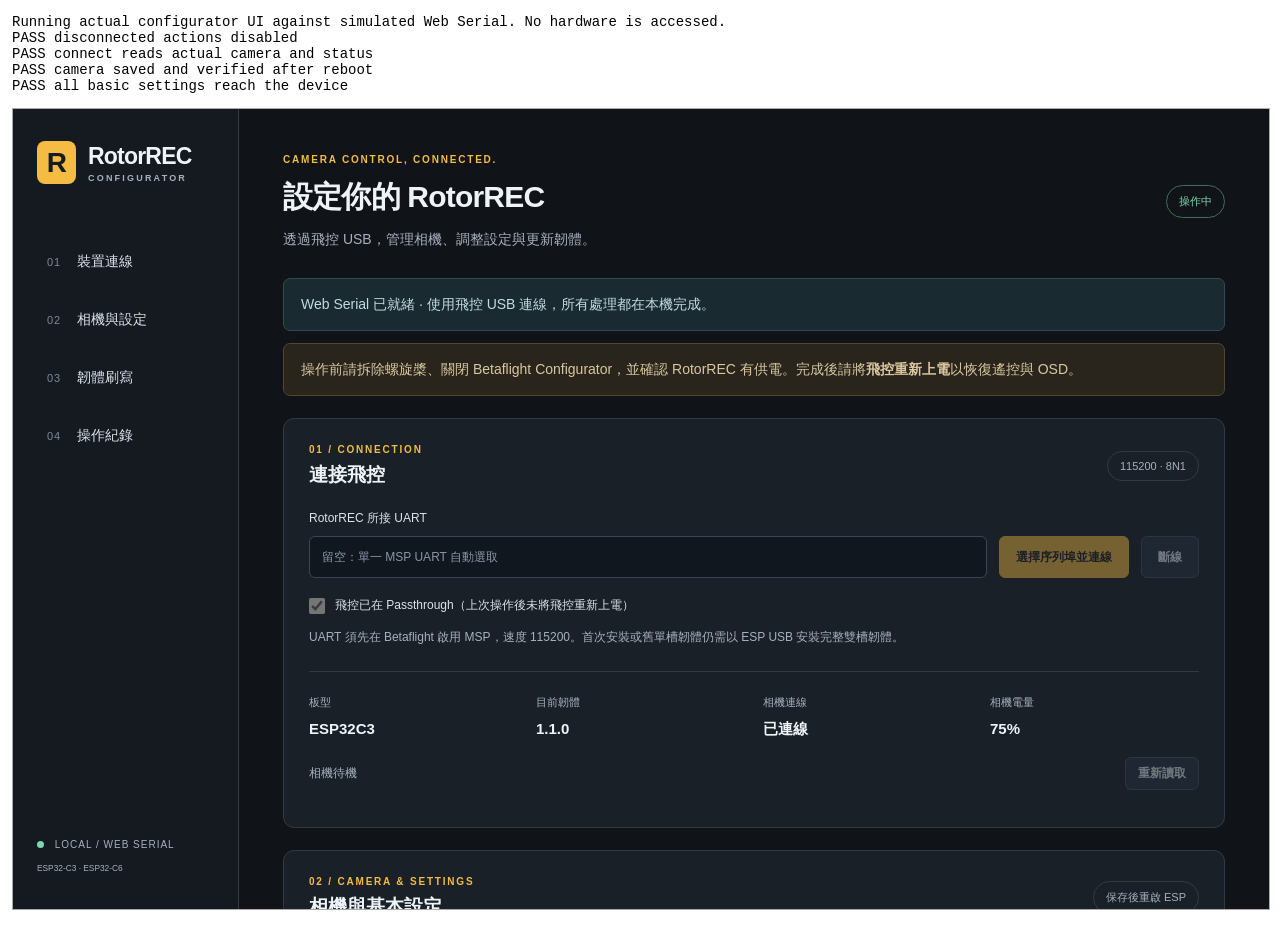
==== tests/web-configurator-ui.html @ 885c6a10 "Add Chrome configurator and harden passthrough workflows" ====
<!doctype html>
<meta charset="utf-8">
<title>RotorREC browser regression (simulated device)</title>
<style>body{margin:12px;font:14px monospace}pre{white-space:pre-wrap}iframe{width:100%;height:800px;border:1px solid #aaa}</style>
<pre id="results">Running actual configurator UI against simulated Web Serial. No hardware is accessed.</pre>
<iframe title="Configurator under test"></iframe>
<script type="module">
// Serve the repository root, then visit /tests/web-configurator-ui.html.
// Tests real app handlers and Web Serial streams; this does not simulate Flash/BLE hardware.
import { CMD, Parser, encode, u32, crc32, imageMetadata, encodeSettings } from '../tools/web-configurator/protocol.mjs';
const output = document.querySelector('#results');
const report = message => { output.textContent += '\n' + message; };
const check = (condition, message) => { if (!condition) throw Error(message); report('PASS ' + message); };
const sleep = ms => new Promise(resolve => setTimeout(resolve, ms));
async function until(predicate) {
  const end = performance.now() + 5000;
  while (!predicate()) { if (performance.now() >= end) throw Error('UI wait timed out'); await sleep(10); }
}
const image = new Uint8Array(1536), imageView = new DataView(image.buffer), utf8 = new TextEncoder();
image[0] = 0xe9; imageView.setUint16(12, 5, true); imageView.setUint32(32, 0xabcd5432, true);
image.set(utf8.encode('1.2.0-ui-test'), 48); image.set(utf8.encode('rotorrec_esp32c3'), 80); image.fill(0x35, 176, 208);
const metadata = await imageMetadata(image);
// ZIP_STORED fixture, independently assembled to exercise the app's file-input path.
function zipFile(entries) {
  const local = [], central = []; let offset = 0, directoryLength = 0;
  for (const [name, bytes] of entries) {
    const filename = utf8.encode(name), header = new Uint8Array(30 + filename.length), h = new DataView(header.buffer);
    h.setUint32(0, 0x04034b50, true); h.setUint16(4, 20, true); h.setUint32(14, crc32(bytes), true);
    h.setUint32(18, bytes.length, true); h.setUint32(22, bytes.length, true); h.setUint16(26, filename.length, true); header.set(filename, 30);
    const record = new Uint8Array(46 + filename.length), c = new DataView(record.buffer);
    c.setUint32(0, 0x02014b50, true); c.setUint16(4, 20, true); c.setUint16(6, 20, true); c.setUint32(16, crc32(bytes), true);
    c.setUint32(20, bytes.length, true); c.setUint32(24, bytes.length, true); c.setUint16(28, filename.length, true); c.setUint32(42, offset, true); record.set(filename, 46);
    local.push(header, bytes); central.push(record); offset += header.length + bytes.length; directoryLength += record.length;
  }
  const end = new Uint8Array(22), e = new DataView(end.buffer); e.setUint32(0, 0x06054b50, true);
  e.setUint16(8, entries.length, true); e.setUint16(10, entries.length, true); e.setUint32(12, directoryLength, true); e.setUint32(16, offset, true);
  return new File([...local, ...central, end], 'simulated-update.zip', { type: 'application/zip' });
}
const file = zipFile([['manifest.json', utf8.encode(JSON.stringify(metadata))], ['app.bin', image]]);
const state = { product: 'RotorREC', board: 'rotorrec_esp32c3', protocol: 1, layout: 1, capacity: 0x1f0000,
  version: '1.1.0', elf_sha256: 'old', pending_verify: 0, camera: 2, phase: 7, command_pending: 0,
  recording: 0, recording_valid: 1, saving: 0, battery: 75, battery_valid: 1, storage_error: 0,
  settings_raw: 0x01000050, saved_settings_raw: 0x01000050 };
const requests = [];
let selectedCamera = 2, offset = 0, committed = false, cancelled = false, deviceSession = 0, deviceSequence = -1, cancelOnData = false;
const port = {
  async open() {
    this.readable = new ReadableStream({ start: controller => { this.controller = controller; } });
    this.writable = new WritableStream({ write: wire => {
      const [packet] = new Parser().feed(wire); if (!packet) throw Error('Invalid host packet');
      requests.push(packet.command);
      if (packet.command === CMD.HELLO) { deviceSession = packet.session; deviceSequence = -1; }
      if (packet.session !== deviceSession || packet.sequence !== deviceSequence + 1) throw Error('Wrong session or sequence');
      deviceSequence = packet.sequence;
      const data = new DataView(packet.payload.buffer, packet.payload.byteOffset, packet.payload.byteLength);
      if (packet.command === CMD.CAMERA) selectedCamera = packet.payload[0];
      if (packet.command === CMD.SETTINGS) state.saved_settings_raw = data.getUint32(0, true);
      if (packet.command === CMD.BEGIN) { offset = 0; committed = false; cancelled = false; }
      if (packet.command === CMD.DATA) {
        if (data.getUint32(0, true) !== offset) throw Error('Wrong update offset'); offset += packet.payload.length - 4;
        if (cancelOnData) { cancelOnData = false; document.querySelector('iframe').contentDocument.getElementById('cancel').click(); }
      }
      if (packet.command === CMD.END) { if (offset !== image.length) throw Error('Incomplete update'); committed = true; }
      if (packet.command === CMD.ABORT) cancelled = true;
      const json = [CMD.HELLO, CMD.INFO].includes(packet.command) ? utf8.encode(JSON.stringify(state)) : new Uint8Array();
      const payload = new Uint8Array(4 + json.length); payload.set(json, 4);
      this.controller.enqueue(encode(packet.command | 0x80, packet.session, packet.sequence, payload));
      if (packet.command === CMD.REBOOT) {
        state.camera = selectedCamera; state.settings_raw = state.saved_settings_raw; deviceSession = 0;
        if (committed) { state.version = metadata.version; state.elf_sha256 = metadata.elf_sha256; }
      }
      if (packet.command === CMD.EXIT) deviceSession = 0;
    } });
  },
  async setSignals() {}, async close() {},
};
try {
  const frame = document.querySelector('iframe'), doc = frame.contentDocument;
  const source = await (await fetch('../tools/web-configurator/index.html')).text();
  doc.open(); doc.write(source.replace('<head>', '<head><base href="/tools/web-configurator/">')
    .replace(/<script type="module" src="\.\/app.mjs"><\/script>/, '')); doc.close();
  const win = frame.contentWindow;
  Object.defineProperty(win.navigator, 'serial', { value: { requestPort: async () => port, addEventListener() {} }, configurable: true });
  const script = doc.createElement('script'); script.type = 'module';
  script.textContent = "import './app.mjs'; window.testLoaded = true;"; doc.body.append(script);
  await until(() => win.testLoaded);
  const $ = id => doc.getElementById(id);
  async function click(id) { $(id).click(); await until(() => !$('connect').disabled || !$('disconnect').disabled); }
  async function selectFile(value) {
    const data = new DataTransfer(); data.items.add(value); $('package').files = data.files;
    $('package').dispatchEvent(new win.Event('change')); await until(() => !$('package').disabled);
  }
  check($('flash').disabled && $('camera-controls').disabled, 'disconnected actions disabled');
  $('direct').checked = true; await click('connect');
  check(!$('disconnect').disabled && $('camera').value === '2', 'connect reads actual camera and status');
  $('camera').value = '3'; await click('save-camera');
  check(state.camera === 3 && $('result').textContent.includes('讀回確認'), 'camera saved and verified after reboot');
  $('user').value = '42'; $('osd').value = '4'; $('led').value = '25'; $('low-battery').value = '20';
  await click('save-settings');
  check(state.settings_raw === encodeSettings({ user_mode_id: 42, osd_lines: 4, led_percent: 25, low_battery_percent: 20, link_paused: false, owns_extra_lines: true }), 'all basic settings reach the device');
  await click('pair'); check($('result').textContent.includes('配對與連線已確認'), 'pairing waits for confirmed state');
  await selectFile(new File(['invalid'], 'bad.zip'));
  check(!$('disconnect').disabled && $('flash').disabled, 'invalid local package preserves device connection');
  await selectFile(file); check(!$('flash').disabled && $('package-info').textContent.includes('SHA-256'), 'valid ZIP enables flash after validation');
  await click('flash');
  check(committed && offset === image.length && $('result').textContent.includes('指紋'), 'GUI update verifies reboot and fingerprint');
  // Cancel after the first stop-and-wait request begins, before committing.
  cancelOnData = true; await click('flash');
  check(!committed && cancelled && $('result').textContent.includes('取消'), 'GUI cancellation aborts before END');
  check(requests.at(-1) === CMD.EXIT, 'confirmed cancellation releases the management session for immediate reconnect');
  $('direct').checked = true; await click('connect');
  port.controller.error(new Error('simulated USB removal'));
  await click('refresh'); check(!$('connect').disabled && $('flash').disabled, 'USB read failure unlocks reconnect and disables device actions');
  $('direct').checked = true; await click('connect'); await click('disconnect');
  check(requests.at(-1) === CMD.EXIT && !$('connect').disabled, 'disconnect sends EXIT and releases port');
  report('ALL UI CHECKS PASSED (simulated hardware)');
  document.title = 'PASS — RotorREC browser UI regression';
} catch (error) { report('FAIL ' + error.stack); document.title = 'FAIL — RotorREC browser UI regression'; }
</script>
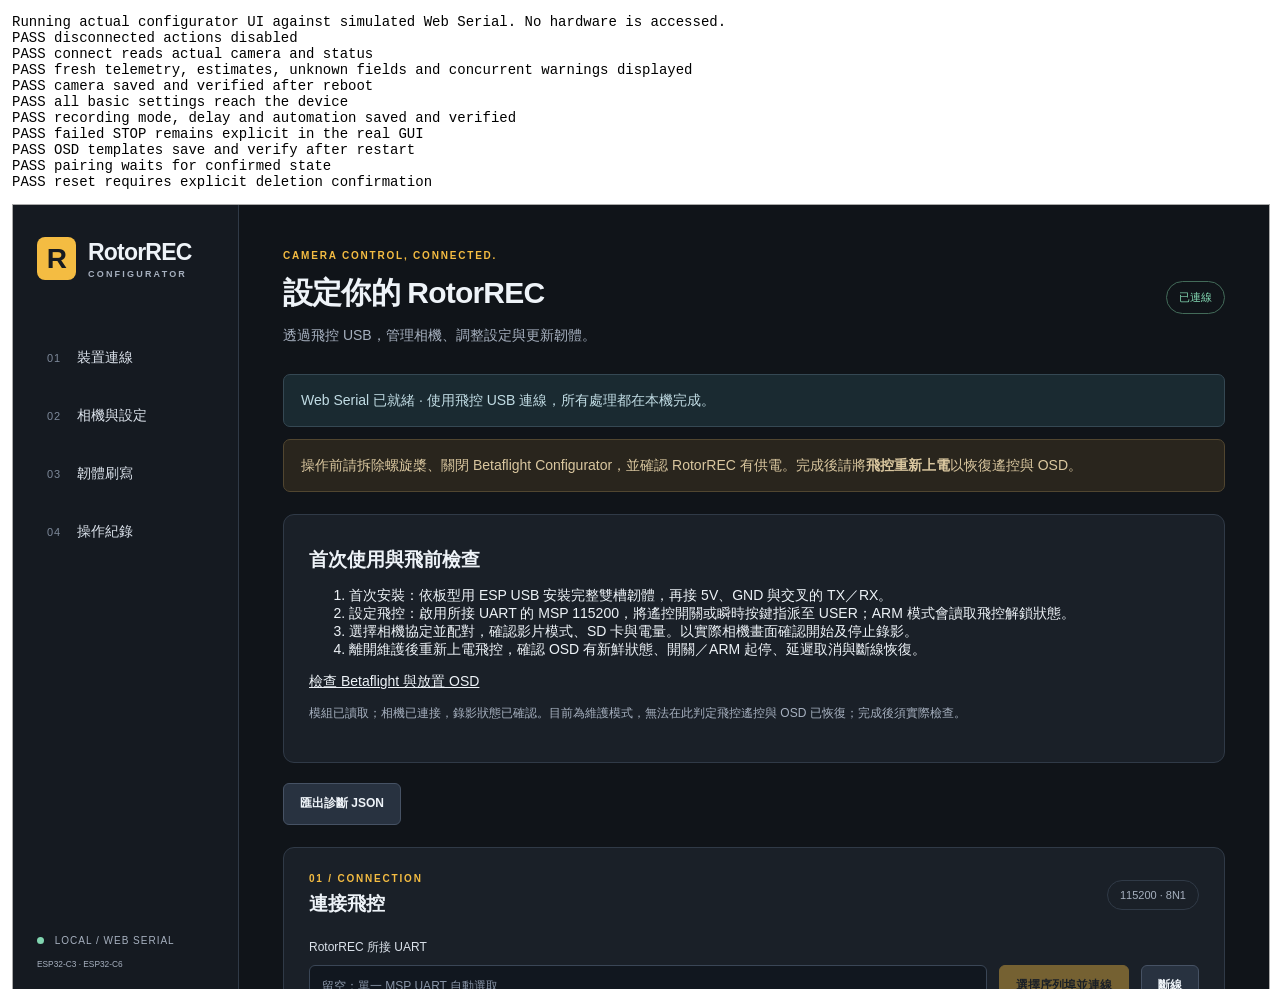
==== commit c413bcef: "Complete recording feedback, automation and ground setup workflows Add camera telemetry and warnings" ====
--- a/tests/web-configurator-ui.html
+++ b/tests/web-configurator-ui.html
@@ -7,7 +7,7 @@
 <script type="module">
 // Serve the repository root, then visit /tests/web-configurator-ui.html.
 // Tests real app handlers and Web Serial streams; this does not simulate Flash/BLE hardware.
-import { CMD, Parser, encode, u32, crc32, imageMetadata, encodeSettings } from '../tools/web-configurator/protocol.mjs';
+import { CMD, Parser, encode, u32, crc32, imageMetadata, encodeSettings, decodeControl, encodeLayout, decodeLayout } from '../tools/web-configurator/protocol.mjs';
 const output = document.querySelector('#results');
 const report = message => { output.textContent += '\n' + message; };
 const check = (condition, message) => { if (!condition) throw Error(message); report('PASS ' + message); };
@@ -37,10 +37,12 @@
   return new File([...local, ...central, end], 'simulated-update.zip', { type: 'application/zip' });
 }
 const file = zipFile([['manifest.json', utf8.encode(JSON.stringify(metadata))], ['app.bin', image]]);
+const wifiTest = new URLSearchParams(location.search).get('transport') === 'wifi';
 const state = { product: 'RotorREC', board: 'rotorrec_esp32c3', protocol: 1, layout: 1, capacity: 0x1f0000,
+  reset_capable: 1, reset_pending: 0, wifi_capable: 1, wifi_active: Number(wifiTest),
   version: '1.1.0', elf_sha256: 'old', pending_verify: 0, camera: 2, phase: 7, command_pending: 0,
   recording: 0, recording_valid: 1, saving: 0, battery: 75, battery_valid: 1, storage_error: 0,
-  settings_raw: 0x01000050, saved_settings_raw: 0x01000050 };
+  settings_raw: 0x01000050, saved_settings_raw: 0x01000050, control_raw: 0x01400328, saved_control_raw: 0x01400328 };
 const requests = [];
 let selectedCamera = 2, offset = 0, committed = false, cancelled = false, deviceSession = 0, deviceSequence = -1, cancelOnData = false;
 const port = {
@@ -54,7 +56,12 @@
       deviceSequence = packet.sequence;
       const data = new DataView(packet.payload.buffer, packet.payload.byteOffset, packet.payload.byteLength);
       if (packet.command === CMD.CAMERA) selectedCamera = packet.payload[0];
-      if (packet.command === CMD.SETTINGS) state.saved_settings_raw = data.getUint32(0, true);
+      if (packet.command === CMD.SETTINGS) {
+        state.saved_settings_raw = data.getUint32(0, true);
+        if (packet.payload.length === 8) state.saved_control_raw = data.getUint32(4, true);
+      }
+      if (packet.command === CMD.SET_OSD_LAYOUT) state.saved_osd_layout = decodeLayout(packet.payload);
+      if (packet.command === CMD.RESET) state.reset_pending = packet.payload[0];
       if (packet.command === CMD.BEGIN) { offset = 0; committed = false; cancelled = false; }
       if (packet.command === CMD.DATA) {
         if (data.getUint32(0, true) !== offset) throw Error('Wrong update offset'); offset += packet.payload.length - 4;
@@ -62,11 +69,26 @@
       }
       if (packet.command === CMD.END) { if (offset !== image.length) throw Error('Incomplete update'); committed = true; }
       if (packet.command === CMD.ABORT) cancelled = true;
-      const json = [CMD.HELLO, CMD.INFO].includes(packet.command) ? utf8.encode(JSON.stringify(state)) : new Uint8Array();
+      const layouts = new Uint8Array(514);
+      layouts.set(encodeLayout(state.osd_layout ?? ['', '', '', '']));
+      layouts.set(encodeLayout(state.saved_osd_layout ?? ['', '', '', '']), 257);
+      const json = [CMD.HELLO, CMD.INFO].includes(packet.command) ? utf8.encode(JSON.stringify({...state, telemetry_version: 1, osd_layout_version: 1})) :
+        packet.command === CMD.OSD_LAYOUT ? layouts :
+        packet.command === CMD.TELEMETRY ? utf8.encode(JSON.stringify({record_time: 70, record_time_estimated: 1,
+          remain_time: null, remain_capacity: 0, parameters: '4K 60', warnings: 3})) : new Uint8Array();
       const payload = new Uint8Array(4 + json.length); payload.set(json, 4);
       this.controller.enqueue(encode(packet.command | 0x80, packet.session, packet.sequence, payload));
       if (packet.command === CMD.REBOOT) {
-        state.camera = selectedCamera; state.settings_raw = state.saved_settings_raw; deviceSession = 0;
+        state.camera = selectedCamera; state.settings_raw = state.saved_settings_raw;
+        state.control_raw = state.saved_control_raw; deviceSession = 0;
+        state.osd_layout = state.saved_osd_layout;
+        if (state.reset_pending === 1) state.settings_raw = state.saved_settings_raw |= 8;
+        if (state.reset_pending === 2) {
+          state.settings_raw = state.saved_settings_raw = 0x01000050;
+          state.control_raw = state.saved_control_raw = 0x01400328;
+          state.osd_layout = state.saved_osd_layout = ['', '', '', ''];
+        }
+        state.reset_pending = 0;
         if (committed) { state.version = metadata.version; state.elf_sha256 = metadata.elf_sha256; }
       }
       if (packet.command === CMD.EXIT) deviceSession = 0;
@@ -78,8 +100,19 @@
   const frame = document.querySelector('iframe'), doc = frame.contentDocument;
   const source = await (await fetch('../tools/web-configurator/index.html')).text();
   doc.open(); doc.write(source.replace('<head>', '<head><base href="/tools/web-configurator/">')
-    .replace(/<script type="module" src="\.\/app.mjs"><\/script>/, '')); doc.close();
+    .replace(/<script type="module" src="(?:\.\/)?app.mjs"><\/script>/, '')); doc.close();
   const win = frame.contentWindow;
+  if (wifiTest) {
+    frame.style.width = '390px';
+    win.history.replaceState({}, '', '/tools/web-configurator/?transport=wifi');
+    await port.open(); const writer = port.writable.getWriter(), reader = port.readable.getReader();
+    win.fetch = async (url, options) => {
+      if (url === '/session') return Response.json({token: 'a'.repeat(32)});
+      if (url !== '/api') throw Error('Unexpected HTTP endpoint');
+      await writer.write(options.body);
+      return new Response((await reader.read()).value);
+    };
+  }
   Object.defineProperty(win.navigator, 'serial', { value: { requestPort: async () => port, addEventListener() {} }, configurable: true });
   const script = doc.createElement('script'); script.type = 'module';
   script.textContent = "import './app.mjs'; window.testLoaded = true;"; doc.body.append(script);
@@ -93,12 +126,29 @@
   check($('flash').disabled && $('camera-controls').disabled, 'disconnected actions disabled');
   $('direct').checked = true; await click('connect');
   check(!$('disconnect').disabled && $('camera').value === '2', 'connect reads actual camera and status');
+  check($('camera-telemetry').textContent.includes('約 1:10') && $('camera-telemetry').textContent.includes('剩餘 未知') &&
+    $('camera-warnings').textContent.includes('沒有 SD 卡；SD 卡已滿'), 'fresh telemetry, estimates, unknown fields and concurrent warnings displayed');
   $('camera').value = '3'; await click('save-camera');
   check(state.camera === 3 && $('result').textContent.includes('讀回確認'), 'camera saved and verified after reboot');
   $('user').value = '42'; $('osd').value = '4'; $('led').value = '25'; $('low-battery').value = '20';
+  $('record-mode').value = '3'; $('stop-delay').value = '12'; $('auto-stop').checked = false;
   await click('save-settings');
   check(state.settings_raw === encodeSettings({ user_mode_id: 42, osd_lines: 4, led_percent: 25, low_battery_percent: 20, link_paused: false, owns_extra_lines: true }), 'all basic settings reach the device');
-  await click('pair'); check($('result').textContent.includes('配對與連線已確認'), 'pairing waits for confirmed state');
+  check(decodeControl(state.control_raw).record_mode === 3 && decodeControl(state.control_raw).stop_delay_seconds === 12 &&
+    !decodeControl(state.control_raw).auto_stop, 'recording mode, delay and automation saved and verified');
+  state.record_result = 4; await click('refresh');
+  check($('device-status').textContent.includes('尚未停止錄影'), 'failed STOP remains explicit in the real GUI');
+  state.record_result = 0;
+  $('layout-0').value = '{state}'; $('layout-1').value = '{battery} {remaining}';
+  $('layout-2').value = 'CAM {format}'; $('layout-3').value = '{space}';
+  await click('save-layout');
+  check(state.osd_layout[2] === 'CAM {format}' && $('result').textContent.includes('讀回確認'), 'OSD templates save and verify after restart');
+  if (wifiTest) check($('pair').disabled && $('uart').disabled, 'Wi-Fi disables BLE pairing and serial controls');
+  else { await click('pair'); check($('result').textContent.includes('配對與連線已確認'), 'pairing waits for confirmed state'); }
+  check($('reset-device').disabled, 'reset requires explicit deletion confirmation');
+  $('reset-confirm').checked = true; $('reset-confirm').dispatchEvent(new win.Event('change'));
+  await click('reset-device');
+  check(state.reset_pending === 0 && (state.settings_raw & 8) && $('result').textContent.includes('清除配對與重啟已確認'), 'pairing removal verifies reboot and Link Pause');
   await selectFile(new File(['invalid'], 'bad.zip'));
   check(!$('disconnect').disabled && $('flash').disabled, 'invalid local package preserves device connection');
   await selectFile(file); check(!$('flash').disabled && $('package-info').textContent.includes('SHA-256'), 'valid ZIP enables flash after validation');
@@ -109,9 +159,18 @@
   check(!committed && cancelled && $('result').textContent.includes('取消'), 'GUI cancellation aborts before END');
   check(requests.at(-1) === CMD.EXIT, 'confirmed cancellation releases the management session for immediate reconnect');
   $('direct').checked = true; await click('connect');
-  port.controller.error(new Error('simulated USB removal'));
-  await click('refresh'); check(!$('connect').disabled && $('flash').disabled, 'USB read failure unlocks reconnect and disables device actions');
-  $('direct').checked = true; await click('connect'); await click('disconnect');
+  if (!wifiTest) {
+    port.controller.error(new Error('simulated USB removal'));
+    await click('refresh'); check(!$('connect').disabled && $('flash').disabled, 'USB read failure unlocks reconnect and disables device actions');
+    $('direct').checked = true; await click('connect');
+  } else {
+    $('reset-scope').value = '2'; $('reset-scope').dispatchEvent(new win.Event('change'));
+    $('reset-confirm').checked = true; $('reset-confirm').dispatchEvent(new win.Event('change'));
+    await click('reset-device');
+    check(!$('connect').disabled && $('result').textContent.includes('無法確認完成'), 'Wi-Fi factory reset never claims verified success');
+    await click('connect');
+  }
+  await click('disconnect');
   check(requests.at(-1) === CMD.EXIT && !$('connect').disabled, 'disconnect sends EXIT and releases port');
   report('ALL UI CHECKS PASSED (simulated hardware)');
   document.title = 'PASS — RotorREC browser UI regression';
